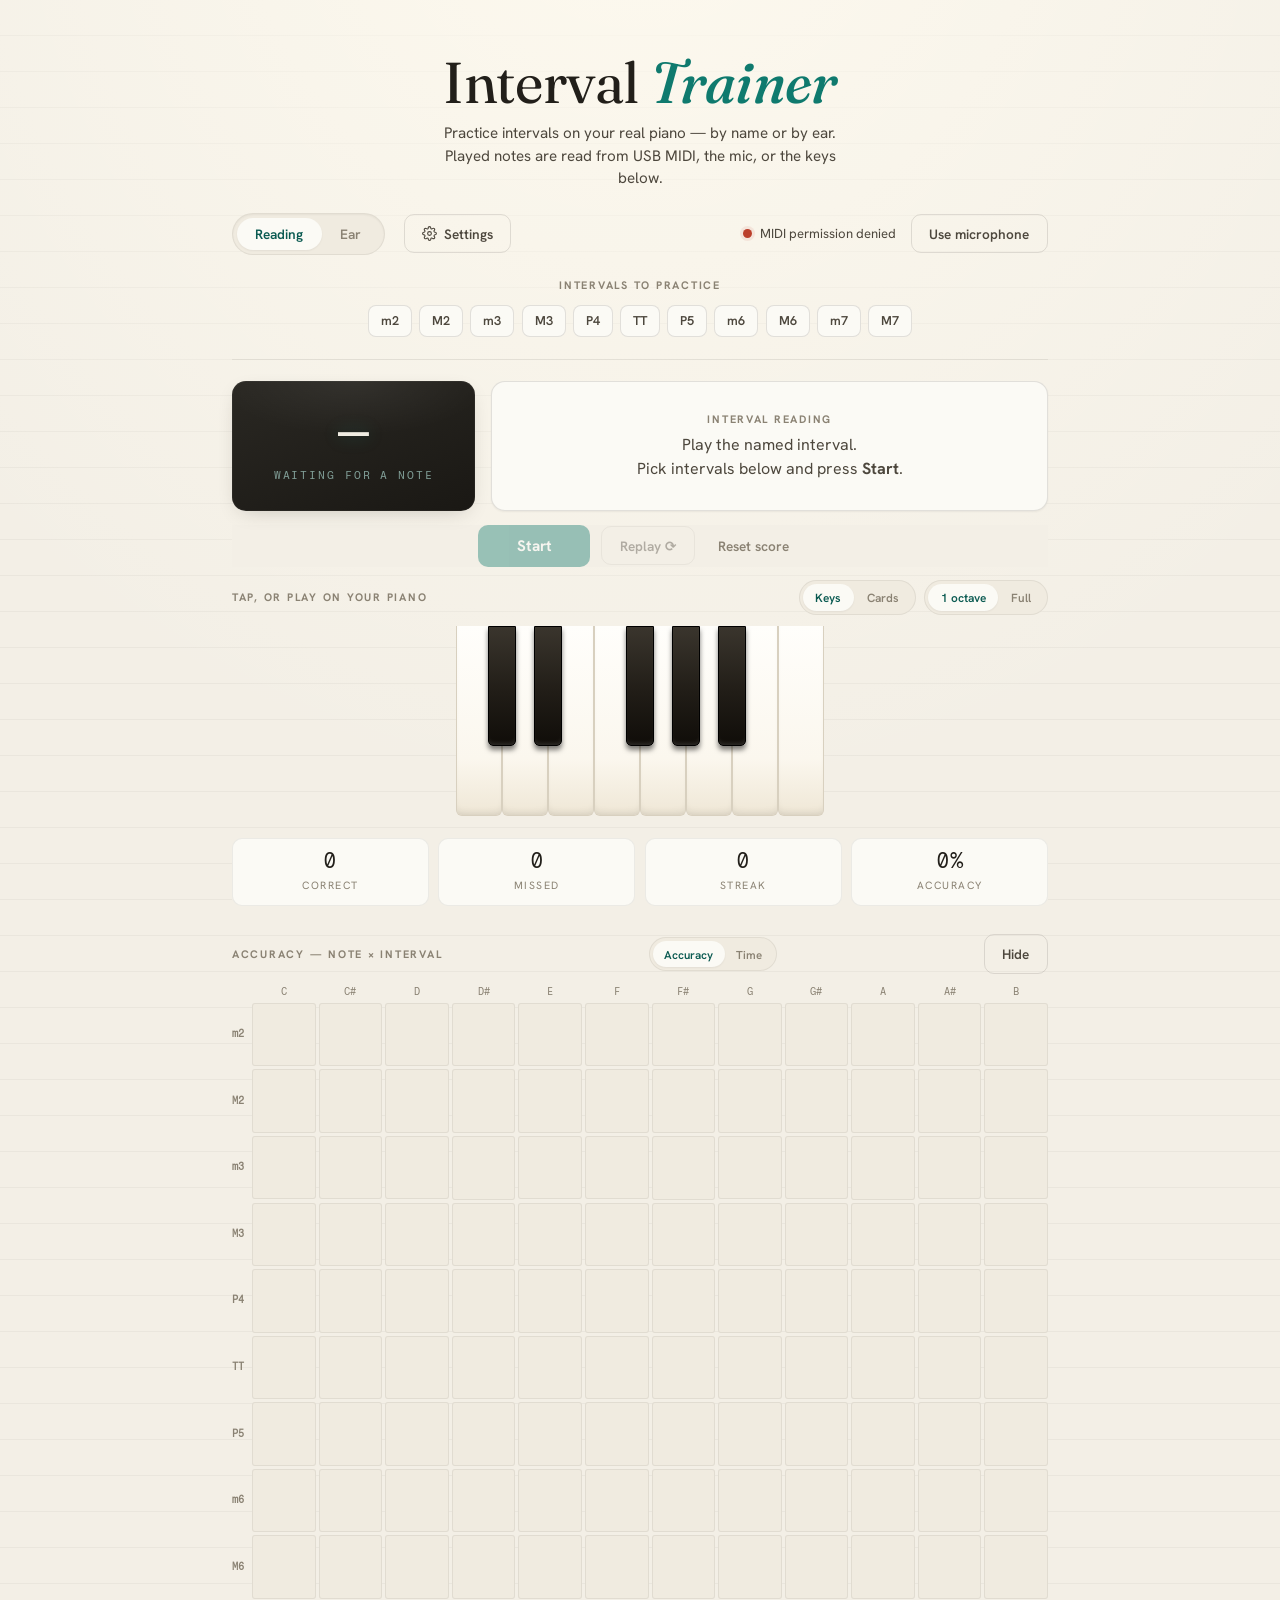
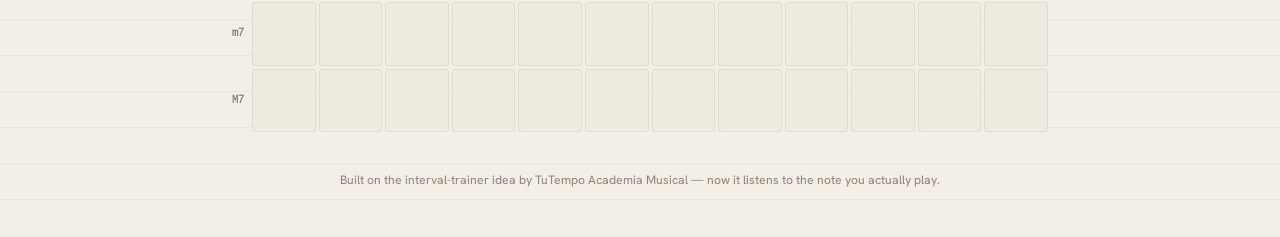
==== index.html @ e1cc7d9c "Add favicon and app icons Replace the cramped inline data-URI favicon with proper icon assets that m" ====
<!DOCTYPE html>
<html lang="en">
<head>
  <meta charset="UTF-8" />
  <meta name="viewport" content="width=device-width, initial-scale=1.0" />
  <title>Interval Trainer — play it on your piano</title>
  <meta name="description" content="Practice musical intervals on your real piano, detected via USB MIDI, microphone, or the on-screen keyboard." />
  <link rel="icon" href="favicon.svg" type="image/svg+xml" />
  <link rel="icon" href="favicon.ico" sizes="48x48" />
  <link rel="apple-touch-icon" href="apple-touch-icon.png" />
  <meta name="theme-color" content="#0f7a6e" />
  <link rel="preconnect" href="https://fonts.googleapis.com" />
  <link rel="preconnect" href="https://fonts.gstatic.com" crossorigin />
  <link href="https://fonts.googleapis.com/css2?family=Fraunces:ital,opsz,wght@0,9..144,400;0,9..144,600;1,9..144,500&family=Hanken+Grotesk:wght@400;500;600;700&family=Fragment+Mono:ital@0;1&display=swap" rel="stylesheet" />
  <link rel="stylesheet" href="css/styles.css" />
</head>
<body>
  <main class="page">

    <header class="masthead">
      <h1>Interval <em>Trainer</em></h1>
      <p class="tagline">Practice intervals on your real piano — by name or by ear. Played notes are read from USB&nbsp;MIDI, the&nbsp;mic, or the keys below.</p>
    </header>

    <!-- ===== Setup zone: choose how and what to practice ===== -->
    <section class="controls" style="--d:1">
      <div class="mode-switch" role="tablist" aria-label="Practice mode">
        <button class="mode-btn active" data-mode="play" role="tab">Reading</button>
        <button class="mode-btn" data-mode="ear" role="tab">Ear</button>
      </div>
      <button class="ghost-btn icon-text-btn" id="settingsBtn" type="button" aria-haspopup="dialog" aria-label="Settings">
        <svg viewBox="0 0 24 24" width="15" height="15" aria-hidden="true" fill="none" stroke="currentColor" stroke-width="1.8" stroke-linecap="round" stroke-linejoin="round">
          <circle cx="12" cy="12" r="3"></circle>
          <path d="M19.4 15a1.65 1.65 0 0 0 .33 1.82l.06.06a2 2 0 0 1 0 2.83 2 2 0 0 1-2.83 0l-.06-.06a1.65 1.65 0 0 0-1.82-.33 1.65 1.65 0 0 0-1 1.51V21a2 2 0 0 1-2 2 2 2 0 0 1-2-2v-.09A1.65 1.65 0 0 0 9 19.4a1.65 1.65 0 0 0-1.82.33l-.06.06a2 2 0 0 1-2.83 0 2 2 0 0 1 0-2.83l.06-.06a1.65 1.65 0 0 0 .33-1.82 1.65 1.65 0 0 0-1.51-1H3a2 2 0 0 1-2-2 2 2 0 0 1 2-2h.09A1.65 1.65 0 0 0 4.6 9a1.65 1.65 0 0 0-.33-1.82l-.06-.06a2 2 0 0 1 0-2.83 2 2 0 0 1 2.83 0l.06.06a1.65 1.65 0 0 0 1.82.33H9a1.65 1.65 0 0 0 1-1.51V3a2 2 0 0 1 2-2 2 2 0 0 1 2 2v.09a1.65 1.65 0 0 0 1 1.51 1.65 1.65 0 0 0 1.82-.33l.06-.06a2 2 0 0 1 2.83 0 2 2 0 0 1 0 2.83l-.06.06a1.65 1.65 0 0 0-.33 1.82V9a1.65 1.65 0 0 0 1.51 1H21a2 2 0 0 1 2 2 2 2 0 0 1-2 2h-.09a1.65 1.65 0 0 0-1.51 1z"></path>
        </svg>
        <span>Settings</span>
      </button>
      <div class="io">
        <div class="midi-status" title="USB MIDI input">
          <span class="dot" id="midiDot"></span>
          <span id="midiText">Connecting…</span>
          <select id="midiSelect" aria-label="MIDI input device" style="display:none"></select>
        </div>
        <button class="ghost-btn" id="micBtn" type="button">Use microphone</button>
      </div>
    </section>

    <section class="intervals" style="--d:2">
      <div class="section-label">Intervals to practice</div>
      <div class="interval-selector" id="intervalSelector"></div>
    </section>

    <!-- ===== Play zone: the live loop, grouped right above the keyboard ===== -->
    <div class="play-deck">
      <section class="stage" style="--d:3">
        <div class="readout" aria-live="polite">
          <div class="readout-note" id="liveNote">—</div>
          <div class="readout-label" id="liveLabel">waiting for a note</div>
        </div>
        <div class="prompt" id="prompt"></div>
      </section>

      <section class="actions" style="--d:4">
        <button class="primary-btn" id="actionBtn" type="button">Start</button>
        <button class="ghost-btn" id="replayBtn" type="button" disabled>Replay&nbsp;⟳</button>
        <button class="ghost-btn subtle-btn" id="resetBtn" type="button">Reset score</button>
      </section>

      <section class="keyboard" style="--d:5">
        <div class="keyboard-bar">
          <span class="section-label" id="inputLabel">Tap, or play on your piano</span>
          <div class="bar-switches">
            <div class="size-switch" role="group" aria-label="Answer method" id="answerSwitch">
              <button class="size-btn active" data-answer="keys" type="button">Keys</button>
              <button class="size-btn" data-answer="cards" type="button">Cards</button>
            </div>
            <div class="size-switch" role="group" aria-label="Keyboard size" id="sizeSwitch">
              <button class="size-btn active" data-size="octave" type="button">1 octave</button>
              <button class="size-btn" data-size="full" type="button">Full</button>
            </div>
          </div>
        </div>
        <div class="piano-wrapper" id="pianoWrapper"></div>
        <div class="flashcards" id="flashcards" hidden></div>
      </section>
    </div>

    <!-- ===== Results: running tally and the accuracy heatmap ===== -->
    <section class="stats" style="--d:6">
      <div class="stat"><span class="stat-num" id="statCorrect">0</span><span class="stat-key">correct</span></div>
      <div class="stat"><span class="stat-num" id="statWrong">0</span><span class="stat-key">missed</span></div>
      <div class="stat"><span class="stat-num" id="statStreak">0</span><span class="stat-key">streak</span></div>
      <div class="stat"><span class="stat-num" id="statAccuracy">0%</span><span class="stat-key">accuracy</span></div>
    </section>

    <section class="stats-panel" style="--d:7">
      <div class="keyboard-bar">
        <span class="section-label" id="heatmapLabel">Accuracy — note × interval</span>
        <div class="hm-mode-switch" role="group" aria-label="Heatmap mode">
          <button class="hm-mode-btn active" data-mode="accuracy" type="button">Accuracy</button>
          <button class="hm-mode-btn" data-mode="time" type="button">Time</button>
        </div>
        <button class="ghost-btn" id="statsToggle" type="button">Hide</button>
      </div>
      <div class="heatmap" id="heatmap"></div>
    </section>

    <footer class="foot">
      Built on the interval-trainer idea by TuTempo Academia Musical — now it listens to the note you actually play.
    </footer>

  </main>

  <dialog class="settings-modal" id="settingsModal" aria-labelledby="settingsTitle">
    <div class="settings-inner">
      <header class="settings-head">
        <h2 id="settingsTitle">Settings</h2>
        <button class="settings-close" id="settingsClose" type="button" aria-label="Close settings">✕</button>
      </header>
      <div class="settings-body">
        <label class="setting">
          <span class="setting-info">
            <span class="setting-name">Auto-advance</span>
            <span class="setting-desc">Move to the next note about a second after a correct answer.</span>
          </span>
          <span class="switch">
            <input type="checkbox" id="autoAdvance" checked />
            <span class="switch-track"><span class="switch-thumb"></span></span>
          </span>
        </label>
        <label class="setting" id="nudgeSetting">
          <span class="setting-info">
            <span class="setting-name">Nudge weak spots</span>
            <span class="setting-desc">Increase how often weak or slow note-and-interval combos come up.</span>
            <span class="setting-hint">Not used while circling — the circle of fifths already covers every key.</span>
          </span>
          <span class="switch">
            <input type="checkbox" id="nudgeWeak" checked />
            <span class="switch-track"><span class="switch-thumb"></span></span>
          </span>
        </label>
        <div class="setting setting-stack" id="strengthSetting">
          <span class="setting-info">
            <span class="setting-name">Weighting strength</span>
            <span class="setting-desc">How hard misses are favored: <strong id="nudgeStrengthLabel">Gentle</strong>.</span>
          </span>
          <div class="slider-row">
            <input type="range" id="nudgeStrength" class="slider" min="1" max="3" step="1" value="1" aria-label="Weighting strength" />
            <div class="slider-ticks" aria-hidden="true">
              <span>Gentle</span><span>Medium</span><span>Strong</span>
            </div>
          </div>
        </div>
        <label class="setting">
          <span class="setting-info">
            <span class="setting-name">Circle of fifths</span>
            <span class="setting-desc">Walk the root through all 12 keys in fifths (C → G → D → A …) instead of picking it at random.</span>
          </span>
          <span class="switch">
            <input type="checkbox" id="circleRoots" />
            <span class="switch-track"><span class="switch-thumb"></span></span>
          </span>
        </label>
        <label class="setting">
          <span class="setting-info">
            <span class="setting-name">Debug</span>
            <span class="setting-desc">Print note weights to the browser console as each question is drawn.</span>
          </span>
          <span class="switch">
            <input type="checkbox" id="debugWeights" />
            <span class="switch-track"><span class="switch-thumb"></span></span>
          </span>
        </label>
      </div>
    </div>
  </dialog>

  <script src="js/theory.js"></script>
  <script src="js/audio.js"></script>
  <script src="js/pitch.js"></script>
  <script src="js/piano.js"></script>
  <script src="js/input.js"></script>
  <script src="js/trainer.js"></script>
  <script src="js/app.js"></script>
</body>
</html>
---- css/styles.css ----
/* Interval Trainer — "manuscript paper" theme.
 * Warm ivory page, ink type, a single teal accent, a charcoal tuner readout,
 * and ivory/ebony keys. Display: Fraunces. UI: Hanken Grotesk. Readout: Fragment Mono. */

:root {
  --paper:      #f3efe6;
  --paper-line: rgba(34, 31, 26, 0.045);
  --surface:    #fbfaf5;
  --surface-2:  #f0ebe0;
  --ink:        #221f1a;
  --ink-soft:   #4d473d;
  --ink-dim:    #8a8273;
  --line:       rgba(34, 31, 26, 0.12);
  --line-soft:  rgba(34, 31, 26, 0.07);

  --teal:       #0f7a6e;
  --teal-deep:  #0a5a51;
  --teal-tint:  rgba(15, 122, 110, 0.10);

  --green:      #2f7d4f;
  --green-tint: rgba(47, 125, 79, 0.10);
  --red:        #bb3f2b;
  --red-tint:   rgba(187, 63, 43, 0.09);

  --shadow-sm:  0 1px 2px rgba(34, 31, 26, 0.06);
  --shadow-md:  0 6px 22px -10px rgba(34, 31, 26, 0.30);
  --shadow-lg:  0 20px 50px -24px rgba(34, 31, 26, 0.45);

  --r: 14px;
  --display: 'Fraunces', Georgia, serif;
  --ui: 'Hanken Grotesk', system-ui, sans-serif;
  --mono: 'Fragment Mono', ui-monospace, monospace;
}

* { margin: 0; padding: 0; box-sizing: border-box; }

html { -webkit-text-size-adjust: 100%; }

body {
  font-family: var(--ui);
  color: var(--ink);
  background-color: var(--paper);
  /* faint staff-paper ruling + a soft warm vignette */
  background-image:
    radial-gradient(120% 90% at 50% -10%, rgba(255, 251, 240, 0.9), transparent 60%),
    repeating-linear-gradient(to bottom, transparent 0, transparent 35px, var(--paper-line) 35px, var(--paper-line) 36px);
  min-height: 100vh;
  line-height: 1.5;
  -webkit-font-smoothing: antialiased;
  text-rendering: optimizeLegibility;
}

.page {
  width: 100%;
  max-width: 880px;
  margin: 0 auto;
  padding: clamp(1.5rem, 4vw, 3rem) clamp(1rem, 3vw, 2rem) 3rem;
  display: flex;
  flex-direction: column;
  gap: 1.4rem;
}

/* The live "play loop": prompt + readout, the Start/Replay controls, and the
   keyboard, grouped tight and set apart from the setup zone above by a hairline. */
.play-deck {
  display: flex;
  flex-direction: column;
  gap: 0.85rem;
  padding-top: 1.3rem;
  border-top: 1px solid var(--line-soft);
}
.play-deck .keyboard { margin-top: 0; }

/* staggered entrance */
.controls, .stage, .stats, .actions, .intervals, .keyboard, .stats-panel {
  animation: rise 0.6s cubic-bezier(0.2, 0.7, 0.2, 1) backwards;
  animation-delay: calc(var(--d, 0) * 70ms + 80ms);
}
@keyframes rise {
  from { opacity: 0; transform: translateY(14px); }
  to   { opacity: 1; transform: none; }
}
@media (prefers-reduced-motion: reduce) {
  * { animation: none !important; transition: none !important; }
}

/* ---------- masthead ---------- */
.masthead { text-align: center; padding-top: 0.5rem; }
.masthead h1 {
  font-family: var(--display);
  font-weight: 400;
  font-optical-sizing: auto;
  font-size: clamp(2.4rem, 7vw, 3.6rem);
  letter-spacing: -0.01em;
  line-height: 0.95;
}
.masthead h1 em {
  font-style: italic;
  font-weight: 500;
  color: var(--teal);
}
.tagline {
  margin: 0.7rem auto 0;
  max-width: 46ch;
  color: var(--ink-soft);
  font-size: 0.95rem;
}

/* ---------- controls row ---------- */
.controls {
  display: flex;
  flex-wrap: wrap;
  gap: 0.9rem 1.2rem;
  align-items: center;
  justify-content: flex-start;
}
.mode-switch {
  display: inline-flex;
  background: var(--surface-2);
  border: 1px solid var(--line-soft);
  border-radius: 999px;
  padding: 4px;
  box-shadow: inset 0 1px 2px rgba(34, 31, 26, 0.05);
}
.mode-btn {
  font-family: var(--ui);
  font-size: 0.85rem;
  font-weight: 600;
  color: var(--ink-dim);
  background: transparent;
  border: none;
  padding: 0.45rem 1.15rem;
  border-radius: 999px;
  cursor: pointer;
  transition: color 0.18s ease, background 0.18s ease, box-shadow 0.18s ease;
}
.mode-btn.active {
  color: var(--teal-deep);
  background: var(--surface);
  box-shadow: var(--shadow-sm);
}

/* margin-left:auto pushes the device/mic group to the far right, so the
   settings button stays packed next to the mode switch as the row wraps. */
.io { display: flex; align-items: center; gap: 0.9rem; flex-wrap: wrap; margin-left: auto; }
.midi-status {
  display: inline-flex;
  align-items: center;
  gap: 0.5rem;
  font-size: 0.82rem;
  color: var(--ink-soft);
}
.dot {
  width: 9px; height: 9px; border-radius: 50%;
  background: var(--ink-dim);
  box-shadow: 0 0 0 3px rgba(138, 130, 115, 0.18);
  flex: none;
}
.dot.ok  { background: var(--teal);  box-shadow: 0 0 0 3px var(--teal-tint); }
.dot.bad { background: var(--red);   box-shadow: 0 0 0 3px var(--red-tint); }
#midiSelect {
  font-family: var(--ui);
  font-size: 0.8rem;
  color: var(--ink);
  background: var(--surface);
  border: 1px solid var(--line);
  border-radius: 8px;
  padding: 0.25rem 0.5rem;
  max-width: 12rem;
}

/* ---------- stage: readout + prompt ---------- */
.stage {
  display: grid;
  grid-template-columns: minmax(150px, 0.7fr) 1.6fr;
  gap: 1rem;
}
.readout {
  background: #211f1b;
  background-image: linear-gradient(160deg, #2a2823, #1a1814);
  border-radius: var(--r);
  padding: 1.2rem 1rem;
  display: flex;
  flex-direction: column;
  align-items: center;
  justify-content: center;
  text-align: center;
  box-shadow: var(--shadow-md), inset 0 0 0 1px rgba(255, 255, 255, 0.04);
  position: relative;
  overflow: hidden;
}
.readout::before { /* subtle screen sheen */
  content: '';
  position: absolute; inset: 0;
  background: radial-gradient(80% 60% at 50% 0%, rgba(255, 255, 255, 0.06), transparent 70%);
  pointer-events: none;
}
.readout-note {
  font-family: var(--mono);
  font-size: clamp(2.2rem, 8vw, 3.1rem);
  color: #f0ece2;
  letter-spacing: 0.02em;
  line-height: 1;
  text-shadow: 0 0 18px rgba(31, 200, 178, 0.25);
  transition: color 0.15s ease, text-shadow 0.15s ease;
}
.readout-label {
  font-family: var(--mono);
  font-size: 0.66rem;
  text-transform: uppercase;
  letter-spacing: 0.18em;
  color: #7f9c95;
  margin-top: 0.6rem;
}

.prompt {
  background: var(--surface);
  border: 1px solid var(--line);
  border-radius: var(--r);
  padding: 1.3rem 1.5rem;
  display: flex;
  flex-direction: column;
  align-items: center;
  justify-content: center;
  text-align: center;
  gap: 0.35rem;
  min-height: 130px;
  box-shadow: var(--shadow-sm);
  transition: background 0.3s ease, border-color 0.3s ease, box-shadow 0.3s ease;
}
.prompt.correct { background: var(--green-tint); border-color: var(--green); }
.prompt.wrong   { background: var(--red-tint);   border-color: var(--red); }
.prompt-kicker {
  font-size: 0.68rem;
  font-weight: 700;
  text-transform: uppercase;
  letter-spacing: 0.16em;
  color: var(--ink-dim);
}
.prompt.correct .prompt-kicker { color: var(--green); }
.prompt.wrong   .prompt-kicker { color: var(--red); }
.prompt-root {
  font-family: var(--display);
  font-size: clamp(2.2rem, 7vw, 3rem);
  line-height: 1;
  color: var(--teal-deep);
}
.prompt-query { font-size: 0.95rem; color: var(--ink-soft); }
.prompt-task { font-size: 1rem; color: var(--ink-soft); }
.prompt-result { font-family: var(--display); font-size: 1.5rem; color: var(--ink); }
.prompt-idle { color: var(--ink-soft); font-size: 1rem; }
.muted { color: var(--ink-dim); font-weight: 400; }

/* ---------- stats ---------- */
.stats {
  display: grid;
  grid-template-columns: repeat(4, 1fr);
  gap: 0.6rem;
  /* Same as the flashcards: keep the staff ruling out of the grid gaps so it
     doesn't draw a line through the tiles (notably when they wrap to 2×2). */
  background: var(--paper);
}
.stat {
  background: var(--surface);
  border: 1px solid var(--line-soft);
  border-radius: 10px;
  padding: 0.7rem 0.5rem;
  text-align: center;
}
.stat-num {
  display: block;
  font-family: var(--mono);
  font-size: 1.4rem;
  color: var(--ink);
  line-height: 1;
}
.stat-key {
  display: block;
  margin-top: 0.3rem;
  font-size: 0.66rem;
  text-transform: uppercase;
  letter-spacing: 0.14em;
  color: var(--ink-dim);
}

/* ---------- actions ---------- */
/* Opaque paper backing so the staff ruling doesn't run through the row — it
   otherwise shows through the transparent ghost buttons (Replay / Reset) and
   the gaps, reading as a line across Start/Replay/Reset. */
.actions { display: flex; gap: 0.7rem; align-items: center; justify-content: center; background: var(--paper); }
.primary-btn {
  font-family: var(--ui);
  font-size: 0.95rem;
  font-weight: 700;
  color: #fff;
  background: var(--teal);
  border: none;
  padding: 0.7rem 2.4rem;
  border-radius: 10px;
  cursor: pointer;
  box-shadow: var(--shadow-md);
  transition: transform 0.12s ease, background 0.18s ease, box-shadow 0.18s ease;
}
.primary-btn:hover:not(:disabled) { background: var(--teal-deep); transform: translateY(-1px); }
.primary-btn:active:not(:disabled) { transform: translateY(0); }
.primary-btn:disabled { opacity: 0.4; cursor: not-allowed; box-shadow: none; }
.ghost-btn {
  font-family: var(--ui);
  font-size: 0.85rem;
  font-weight: 600;
  color: var(--ink-soft);
  background: transparent;
  border: 1px solid var(--line);
  padding: 0.6rem 1.1rem;
  border-radius: 10px;
  cursor: pointer;
  transition: border-color 0.18s ease, color 0.18s ease, background 0.18s ease;
}
.ghost-btn:hover:not(:disabled) { border-color: var(--teal); color: var(--teal-deep); }
.ghost-btn:disabled { opacity: 0.4; cursor: not-allowed; }
.ghost-btn.pending { color: var(--teal-deep); border-color: var(--teal); background: var(--teal-tint); }

/* Reset score is rare + destructive — demote it to a quiet text button so it
   doesn't compete with Start/Replay. */
.ghost-btn.subtle-btn {
  border-color: transparent;
  color: var(--ink-dim);
  padding-left: 0.7rem;
  padding-right: 0.7rem;
}
.ghost-btn.subtle-btn:hover:not(:disabled) {
  border-color: transparent;
  color: var(--red);
  background: var(--red-tint);
}

/* ---------- interval selector ---------- */
.section-label {
  font-size: 0.68rem;
  font-weight: 700;
  text-transform: uppercase;
  letter-spacing: 0.16em;
  color: var(--ink-dim);
  margin-bottom: 0.7rem;
  text-align: center;
}
.interval-selector {
  display: flex;
  flex-wrap: wrap;
  gap: 0.45rem;
  justify-content: center;
}
.interval-btn {
  font-family: var(--ui);
  font-size: 0.8rem;
  font-weight: 600;
  color: var(--ink-soft);
  background: var(--surface);
  border: 1.5px solid var(--line);
  padding: 0.4rem 0.75rem;
  border-radius: 8px;
  cursor: pointer;
  transition: all 0.15s ease;
  user-select: none;
}
.interval-btn:hover { border-color: var(--teal); color: var(--teal-deep); }
.interval-btn.active {
  background: var(--teal);
  border-color: var(--teal);
  color: #fff;
  box-shadow: var(--shadow-sm);
}

/* ---------- piano ---------- */
.keyboard { margin-top: 0.4rem; }
.keyboard-bar {
  display: flex;
  align-items: center;
  justify-content: space-between;
  gap: 0.8rem;
  margin-bottom: 0.7rem;
}
.keyboard-bar .section-label { margin-bottom: 0; text-align: left; }
.size-switch {
  display: inline-flex;
  background: var(--surface-2);
  border: 1px solid var(--line-soft);
  border-radius: 999px;
  padding: 3px;
  flex: none;
}
.size-btn {
  font-family: var(--ui);
  font-size: 0.74rem;
  font-weight: 600;
  color: var(--ink-dim);
  background: transparent;
  border: none;
  padding: 0.32rem 0.8rem;
  border-radius: 999px;
  cursor: pointer;
  transition: color 0.18s ease, background 0.18s ease, box-shadow 0.18s ease;
}
.size-btn.active {
  color: var(--teal-deep);
  background: var(--surface);
  box-shadow: var(--shadow-sm);
}
.piano-wrapper {
  width: 100%;
  display: flex;
  justify-content: center;
  overflow: hidden;
}
.piano {
  position: relative;
  user-select: none;
  touch-action: none;
  filter: drop-shadow(var(--shadow-lg));
}
.key {
  position: absolute;
  top: 0;
  cursor: pointer;
  transition: filter 0.06s ease, box-shadow 0.18s ease, background 0.06s ease;
}
.key.white {
  background: linear-gradient(to bottom, #fffefb 0%, #fbf7ee 70%, #efe7d6 100%);
  border: 1px solid #d8d0bf;
  border-top: none;
  border-radius: 0 0 6px 6px;
  z-index: 1;
  box-shadow: inset 0 -6px 8px -6px rgba(34, 31, 26, 0.18);
}
.key.white:hover { background: linear-gradient(to bottom, #fffefb, #f4eee1); }
.key.white:active, .key.white.is-active {
  background: linear-gradient(to bottom, #f4eee1, #e6dcc6);
  box-shadow: inset 0 -3px 6px -4px rgba(34, 31, 26, 0.3);
}
.key.black {
  height: 120px;
  background: linear-gradient(to bottom, #3a352d 0%, #211d17 55%, #100d09 100%);
  border: 1px solid #000;
  border-radius: 0 0 5px 5px;
  z-index: 2;
  box-shadow: 0 4px 5px rgba(0, 0, 0, 0.5), inset 0 -4px 4px -2px rgba(255, 255, 255, 0.12);
}
.key.black:hover { background: linear-gradient(to bottom, #463f35, #2a251d); }
.key.black:active, .key.black.is-active {
  background: linear-gradient(to bottom, #2a251d, #16120c);
  box-shadow: 0 2px 3px rgba(0, 0, 0, 0.5);
}

/* state highlights — order matters: correct/wrong override target */
.key.white.is-root {
  background: linear-gradient(to bottom, #dcf2ee, #b6e3da);
  border-color: var(--teal);
  box-shadow: inset 0 -40px 28px -22px var(--teal-tint), 0 0 12px rgba(15, 122, 110, 0.4);
}
.key.black.is-root {
  background: linear-gradient(to bottom, #15514a, #0a352f);
  border-color: var(--teal);
  box-shadow: 0 0 12px rgba(15, 122, 110, 0.6);
}
/* Answer location on a miss. No z-index bump: a white key must stay BEHIND the
   black keys, or it visually covers them ("the answer over the flats"). */
.key.is-target { outline: 2.5px dashed var(--teal); outline-offset: -3px; }
.key.white.is-target { background: linear-gradient(to bottom, #e6f5f1, #c9ece4); }
.key.black.is-target { background: linear-gradient(to bottom, #195a52, #0c3c35); }
.key.white.is-correct {
  background: linear-gradient(to bottom, #d7f3df, #aee3bd) !important;
  border-color: var(--green) !important;
  box-shadow: 0 0 12px rgba(47, 125, 79, 0.45) !important;
  outline: none;
}
.key.black.is-correct {
  background: linear-gradient(to bottom, #1d5236, #0d3320) !important;
  border-color: var(--green) !important;
  outline: none;
}
.key.white.is-wrong {
  background: linear-gradient(to bottom, #f6dcd5, #eebcaf) !important;
  border-color: var(--red) !important;
  box-shadow: 0 0 12px rgba(187, 63, 43, 0.4) !important;
}
.key.black.is-wrong {
  background: linear-gradient(to bottom, #5a241a, #381009) !important;
  border-color: var(--red) !important;
}

/* ---------- flashcards (multiple choice) ---------- */
/* Two switches (answer method · keyboard size) share the right of the keyboard
   bar; let them wrap together on a narrow screen rather than crushing the label. */
.bar-switches { display: flex; gap: 0.5rem; flex-wrap: wrap; justify-content: flex-end; }

.flashcards[hidden] { display: none; } /* author display:grid would otherwise beat the UA hidden rule */
.flashcards {
  display: grid;
  grid-template-columns: repeat(2, 1fr);
  gap: 0.7rem;
  width: 100%;
  max-width: 520px;
  margin: 0.2rem auto 0;
  /* Cover the page's staff ruling so it can't peek through the grid's gaps and
     read as a line slicing across the cards (most visible on mobile). */
  background: var(--paper);
}
.flashcard {
  font-family: var(--display);
  font-weight: 500;
  font-size: clamp(1.6rem, 6vw, 2.2rem);
  color: var(--ink);
  background: var(--surface);
  border: 1.5px solid var(--line);
  border-radius: var(--r);
  padding: 1.1rem 0.5rem;
  min-height: 92px;
  cursor: pointer;
  box-shadow: var(--shadow-sm);
  transition: transform 0.12s ease, border-color 0.18s ease, color 0.18s ease, background 0.18s ease, box-shadow 0.18s ease;
}
/* Gate hover behind a real pointer: on touch (iOS especially) :hover sticks after a
   tap and would re-apply to whichever card lands at the tap point on the next
   question, making it look pre-selected. */
@media (hover: hover) {
  .flashcard:hover:not(:disabled) { border-color: var(--teal); color: var(--teal-deep); transform: translateY(-2px); }
  /* The revealed answer stays pickable after a miss — keep it green on hover, not teal. */
  .flashcard.is-correct:hover:not(:disabled) { border-color: var(--green); color: var(--green); }
}
.flashcard:active:not(:disabled) { transform: translateY(0); }
.flashcard:disabled { cursor: default; }
/* Reveal after a pick: the right note greens, the chosen wrong one reds. */
.flashcard.is-correct {
  background: var(--green-tint);
  border-color: var(--green);
  color: var(--green);
  box-shadow: 0 0 14px rgba(47, 125, 79, 0.3);
}
.flashcard.is-wrong {
  background: var(--red-tint);
  border-color: var(--red);
  color: var(--red);
}

/* ---------- footer ---------- */
.foot {
  margin-top: 1rem;
  text-align: center;
  font-size: 0.76rem;
  color: var(--ink-dim);
}

/* ---------- auto-advance switch ---------- */
.switch {
  display: inline-flex;
  align-items: center;
  gap: 0.5rem;
  cursor: pointer;
  user-select: none;
  font-size: 0.82rem;
  font-weight: 600;
  color: var(--ink-soft);
}
.switch input { position: absolute; opacity: 0; width: 0; height: 0; }
.switch-track {
  width: 38px; height: 22px;
  border-radius: 999px;
  background: var(--surface-2);
  border: 1px solid var(--line);
  position: relative;
  flex: none;
  transition: background 0.18s ease, border-color 0.18s ease;
}
.switch-thumb {
  position: absolute; top: 2px; left: 2px;
  width: 16px; height: 16px;
  border-radius: 50%;
  background: #fff;
  box-shadow: var(--shadow-sm);
  transition: transform 0.18s ease;
}
.switch input:checked + .switch-track { background: var(--teal); border-color: var(--teal); }
.switch input:checked + .switch-track .switch-thumb { transform: translateX(16px); }
.switch input:focus-visible + .switch-track { outline: 2px solid var(--teal); outline-offset: 2px; }
/* Disabled overrides the checked teal (it follows it in source order) so an inactive
   switch reads as grey/inert, not a faded "on" pill. */
.switch input:disabled + .switch-track { background: var(--surface-2); border-color: var(--line); cursor: not-allowed; }
.switch input:disabled + .switch-track .switch-thumb { box-shadow: none; }

/* ---------- mic listening state ---------- */
.ghost-btn.mic-on {
  color: #fff;
  background: var(--teal);
  border-color: var(--teal);
  animation: micpulse 1.7s ease-in-out infinite;
}
.ghost-btn.mic-on:hover:not(:disabled) { background: var(--teal-deep); border-color: var(--teal-deep); color: #fff; }
@keyframes micpulse {
  0%, 100% { box-shadow: 0 0 0 0 rgba(15, 122, 110, 0.35); }
  50%      { box-shadow: 0 0 0 7px rgba(15, 122, 110, 0); }
}

/* readout glows green when the live mic pitch is within ~8 cents */
.readout-note.in-tune {
  color: #86f0d6;
  text-shadow: 0 0 24px rgba(31, 200, 178, 0.55);
}

.stats-panel { margin-top: 0.4rem; }
.hm-mode-switch {
  display: inline-flex;
  background: var(--surface-2);
  border: 1px solid var(--line-soft);
  border-radius: 999px;
  padding: 3px;
  flex: none;
}
.hm-mode-btn {
  font-family: var(--ui);
  font-size: 0.72rem;
  font-weight: 600;
  color: var(--ink-dim);
  background: transparent;
  border: none;
  padding: 0.32rem 0.7rem;
  border-radius: 999px;
  cursor: pointer;
  transition: color 0.18s ease, background 0.18s ease, box-shadow 0.18s ease;
}
.hm-mode-btn.active {
  color: var(--teal-deep);
  background: var(--surface);
  box-shadow: var(--shadow-sm);
}
.heatmap {
  display: grid;
  grid-template-columns: auto repeat(12, 1fr);
  gap: 3px;
  align-items: center;
  margin-top: 0.3rem;
}
.hm-col-head, .hm-row-head {
  font-family: var(--mono);
  font-size: 0.62rem;
  color: var(--ink-dim);
}
.hm-col-head { text-align: center; }
.hm-row-head { text-align: right; padding-right: 5px; font-weight: 600; }
.hm-cell {
  aspect-ratio: 1;
  min-height: 16px;
  border-radius: 3px;
  background: var(--surface-2);
  border: 1px solid var(--line-soft);
}

/* ---------- settings button + modal ---------- */
.icon-text-btn { display: inline-flex; align-items: center; gap: 0.4rem; }
.icon-text-btn svg { flex: none; }

.settings-modal {
  position: fixed;
  inset: 0;
  margin: auto; /* re-center: the global `* { margin: 0 }` reset kills the UA centering */
  width: min(440px, calc(100vw - 2rem));
  height: fit-content;
  max-height: calc(100vh - 2rem);
  border: none;
  padding: 0;
  background: transparent;
  color: var(--ink);
}
.settings-modal::backdrop {
  background: rgba(34, 31, 26, 0.42);
  backdrop-filter: blur(2px);
}
.settings-modal[open] { animation: modalpop 0.2s cubic-bezier(0.2, 0.7, 0.2, 1); }
@keyframes modalpop {
  from { opacity: 0; transform: translateY(8px) scale(0.98); }
  to   { opacity: 1; transform: none; }
}
.settings-inner {
  background: var(--surface);
  border: 1px solid var(--line);
  border-radius: var(--r);
  box-shadow: var(--shadow-lg);
  overflow: hidden;
}
.settings-head {
  display: flex;
  align-items: center;
  justify-content: space-between;
  gap: 1rem;
  padding: 1.1rem 1.3rem;
  border-bottom: 1px solid var(--line-soft);
}
.settings-head h2 {
  font-family: var(--display);
  font-weight: 500;
  font-size: 1.4rem;
  letter-spacing: -0.01em;
}
.settings-close {
  font-family: var(--ui);
  font-size: 1rem;
  line-height: 1;
  color: var(--ink-dim);
  background: transparent;
  border: 1px solid var(--line);
  border-radius: 8px;
  width: 2rem; height: 2rem;
  flex: none;
  display: inline-flex;
  align-items: center;
  justify-content: center;
  cursor: pointer;
  transition: border-color 0.18s ease, color 0.18s ease, background 0.18s ease;
}
.settings-close:hover { border-color: var(--teal); color: var(--teal-deep); }
.settings-body { padding: 0.4rem 1.3rem 1.2rem; }
.setting {
  display: flex;
  align-items: center;
  justify-content: space-between;
  gap: 1.2rem;
  padding: 1rem 0;
  cursor: pointer;
  border-bottom: 1px solid var(--line-soft);
}
.setting:last-child { border-bottom: none; }
.setting-info { display: flex; flex-direction: column; gap: 0.2rem; }
.setting-name { font-size: 0.95rem; font-weight: 600; color: var(--ink); }
.setting-desc { font-size: 0.8rem; color: var(--ink-dim); line-height: 1.4; }
.setting .switch { flex: none; }

/* When circle-of-fifths drives the roots, weak-spot weighting can't steer them, so its
   controls grey out — the choice itself is remembered for when circling is off. The
   hint stays at full strength so it reads as the reason, not just more dimmed text. */
.setting.is-muted .setting-name,
.setting.is-muted .setting-desc,
.setting.is-muted .switch,
.setting.is-muted .slider-row { opacity: 0.5; }
.setting.is-muted .switch { cursor: not-allowed; }
.setting-hint { display: none; font-size: 0.78rem; font-weight: 600; color: var(--teal-deep); line-height: 1.4; }
.setting.is-muted .setting-hint { display: block; }

.setting-stack { flex-direction: column; align-items: stretch; gap: 0.7rem; cursor: default; }
.slider-row { display: flex; flex-direction: column; gap: 0.4rem; }
.slider {
  -webkit-appearance: none;
  appearance: none;
  width: 100%;
  height: 6px;
  border-radius: 999px;
  background: var(--surface-2);
  border: 1px solid var(--line);
  cursor: pointer;
}
.slider:disabled { opacity: 0.45; cursor: not-allowed; }
.slider::-webkit-slider-thumb {
  -webkit-appearance: none;
  appearance: none;
  width: 18px; height: 18px;
  border-radius: 50%;
  background: var(--teal);
  border: 2px solid #fff;
  box-shadow: var(--shadow-sm);
  cursor: pointer;
}
.slider::-moz-range-thumb {
  width: 18px; height: 18px;
  border-radius: 50%;
  background: var(--teal);
  border: 2px solid #fff;
  box-shadow: var(--shadow-sm);
  cursor: pointer;
}
.slider:focus-visible { outline: 2px solid var(--teal); outline-offset: 3px; }
.slider-ticks {
  display: flex;
  justify-content: space-between;
  font-size: 0.7rem;
  font-weight: 600;
  color: var(--ink-dim);
}

/* ---------- responsive ---------- */
@media (max-width: 560px) {
  .stage { grid-template-columns: 1fr; }
  .readout { flex-direction: row; gap: 0.8rem; padding: 0.9rem 1rem; }
  .readout-note { font-size: 2.1rem; }
  .readout-label { margin-top: 0; }
  .controls { justify-content: center; }
  .io { margin-left: 0; }
  .stats { grid-template-columns: repeat(2, 1fr); }
}
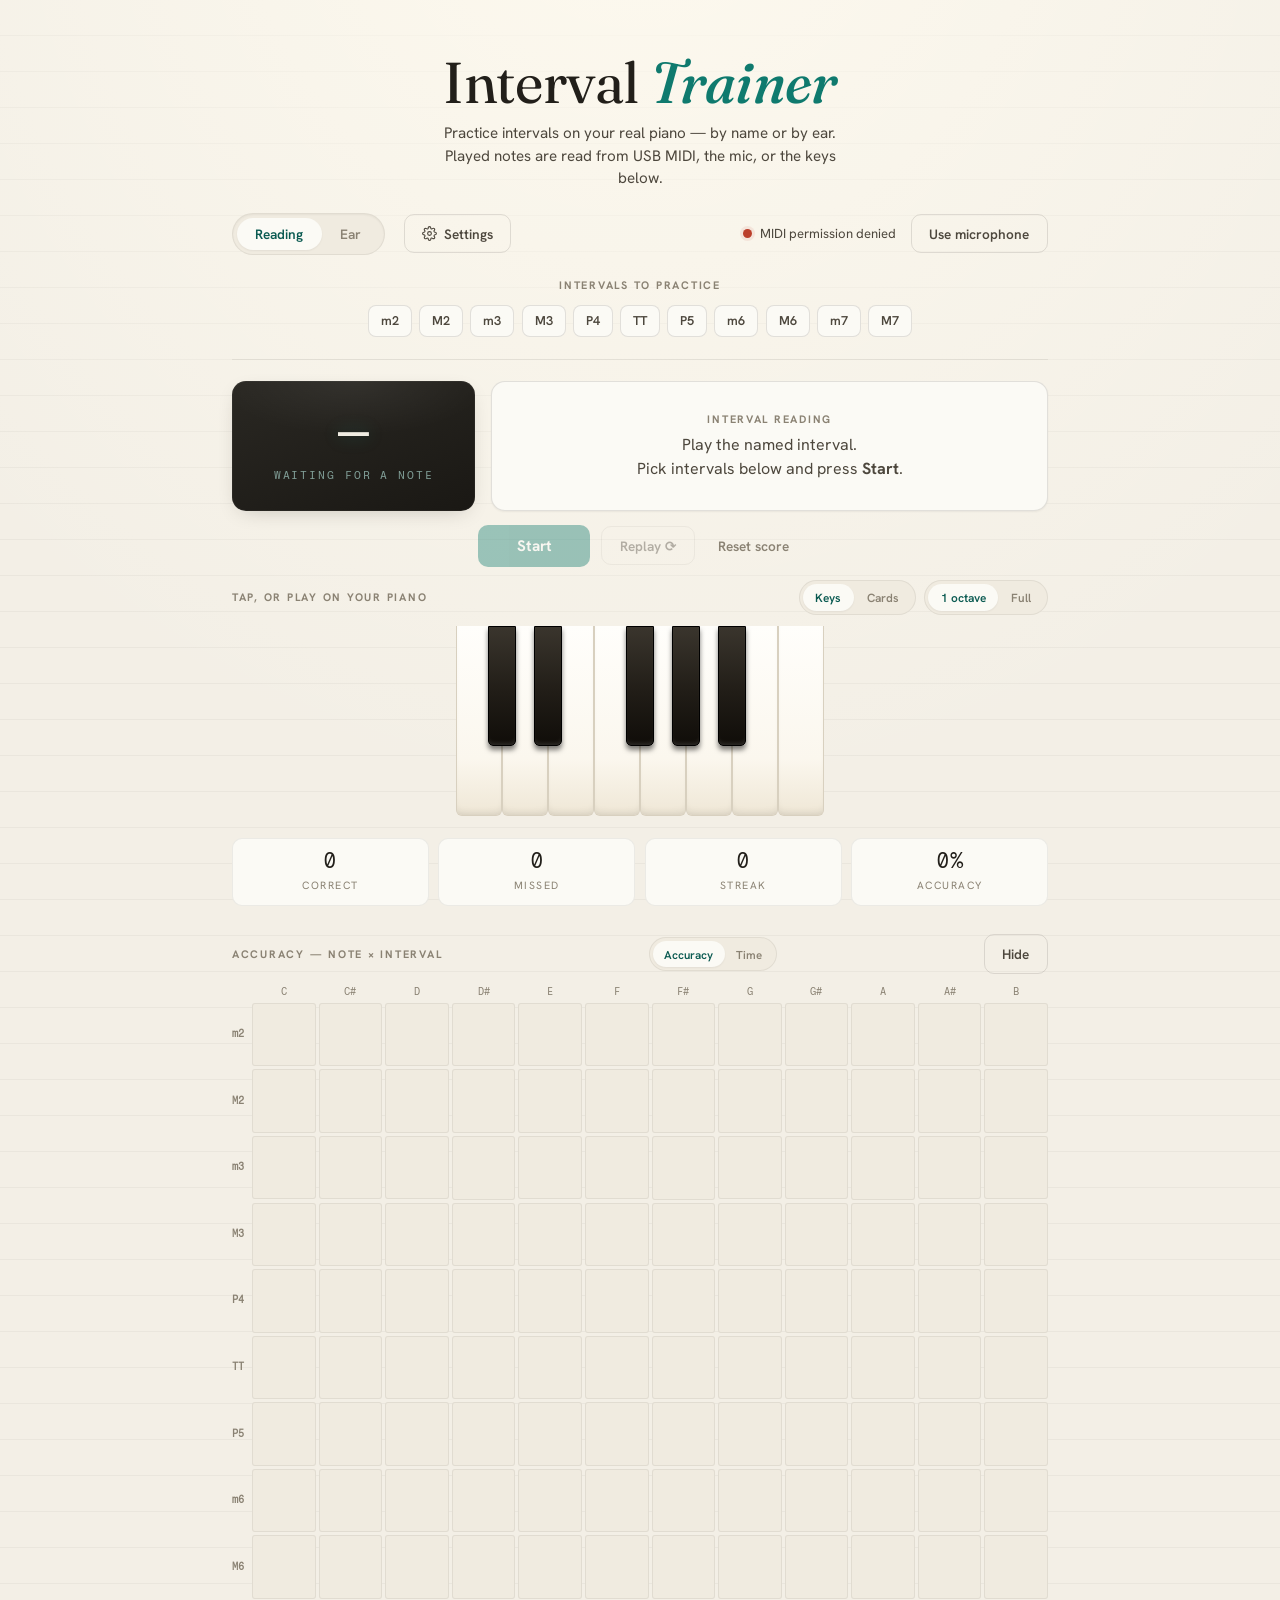
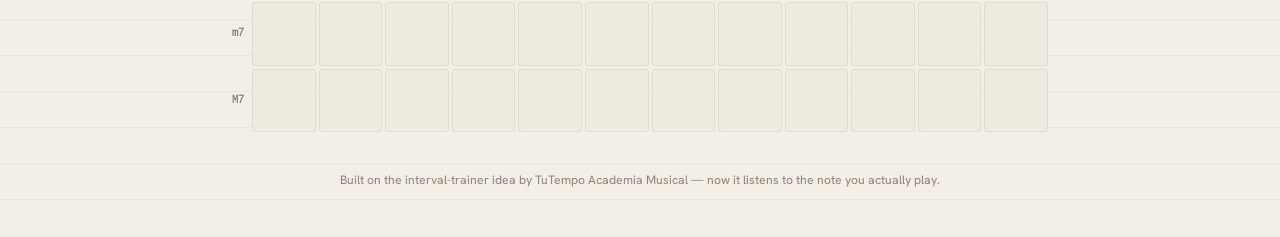
==== commit 936303d0: "Add read-ahead preview of the next interval In Reading mode, show a quiet "Up next" line with the up" ====
--- a/index.html
+++ b/index.html
@@ -58,6 +58,7 @@
           <div class="readout-label" id="liveLabel">waiting for a note</div>
         </div>
         <div class="prompt" id="prompt"></div>
+        <div class="next-preview" id="nextPreview" aria-live="polite" hidden></div>
       </section>
 
       <section class="actions" style="--d:4">
@@ -128,6 +129,16 @@
             <span class="switch-track"><span class="switch-thumb"></span></span>
           </span>
         </label>
+        <label class="setting">
+          <span class="setting-info">
+            <span class="setting-name">Read ahead</span>
+            <span class="setting-desc">Preview the next interval while you work the current one, so you can read ahead. Reading mode only.</span>
+          </span>
+          <span class="switch">
+            <input type="checkbox" id="previewNext" checked />
+            <span class="switch-track"><span class="switch-thumb"></span></span>
+          </span>
+        </label>
         <label class="setting" id="nudgeSetting">
           <span class="setting-info">
             <span class="setting-name">Nudge weak spots</span>
--- a/css/styles.css
+++ b/css/styles.css
@@ -251,14 +251,42 @@
 .prompt-idle { color: var(--ink-soft); font-size: 1rem; }
 .muted { color: var(--ink-dim); font-weight: 400; }
 
+/* "Read ahead" — a quiet strip under the prompt showing the next interval. Spans the
+   full stage width so it reads as a horizon line below the current question. */
+.next-preview {
+  grid-column: 1 / -1;
+  display: flex;
+  align-items: baseline;
+  flex-wrap: wrap;
+  gap: 0.45rem 0.6rem;
+  padding: 0.5rem 0.9rem;
+  border: 1px dashed var(--line);
+  border-radius: var(--r);
+  background: var(--surface);
+  box-shadow: var(--shadow-sm);
+}
+.next-preview[hidden] { display: none; }
+.next-label {
+  font-size: 0.62rem;
+  font-weight: 700;
+  text-transform: uppercase;
+  letter-spacing: 0.16em;
+  color: var(--ink-dim);
+  align-self: center;
+}
+.next-root {
+  font-family: var(--display);
+  font-size: 1.25rem;
+  line-height: 1;
+  color: var(--teal-deep);
+}
+.next-iv { font-size: 0.95rem; color: var(--ink-soft); }
+
 /* ---------- stats ---------- */
 .stats {
   display: grid;
   grid-template-columns: repeat(4, 1fr);
   gap: 0.6rem;
-  /* Same as the flashcards: keep the staff ruling out of the grid gaps so it
-     doesn't draw a line through the tiles (notably when they wrap to 2×2). */
-  background: var(--paper);
 }
 .stat {
   background: var(--surface);
@@ -284,10 +312,7 @@
 }
 
 /* ---------- actions ---------- */
-/* Opaque paper backing so the staff ruling doesn't run through the row — it
-   otherwise shows through the transparent ghost buttons (Replay / Reset) and
-   the gaps, reading as a line across Start/Replay/Reset. */
-.actions { display: flex; gap: 0.7rem; align-items: center; justify-content: center; background: var(--paper); }
+.actions { display: flex; gap: 0.7rem; align-items: center; justify-content: center; }
 .primary-btn {
   font-family: var(--ui);
   font-size: 0.95rem;
@@ -501,9 +526,6 @@
   width: 100%;
   max-width: 520px;
   margin: 0.2rem auto 0;
-  /* Cover the page's staff ruling so it can't peek through the grid's gaps and
-     read as a line slicing across the cards (most visible on mobile). */
-  background: var(--paper);
 }
 .flashcard {
   font-family: var(--display);
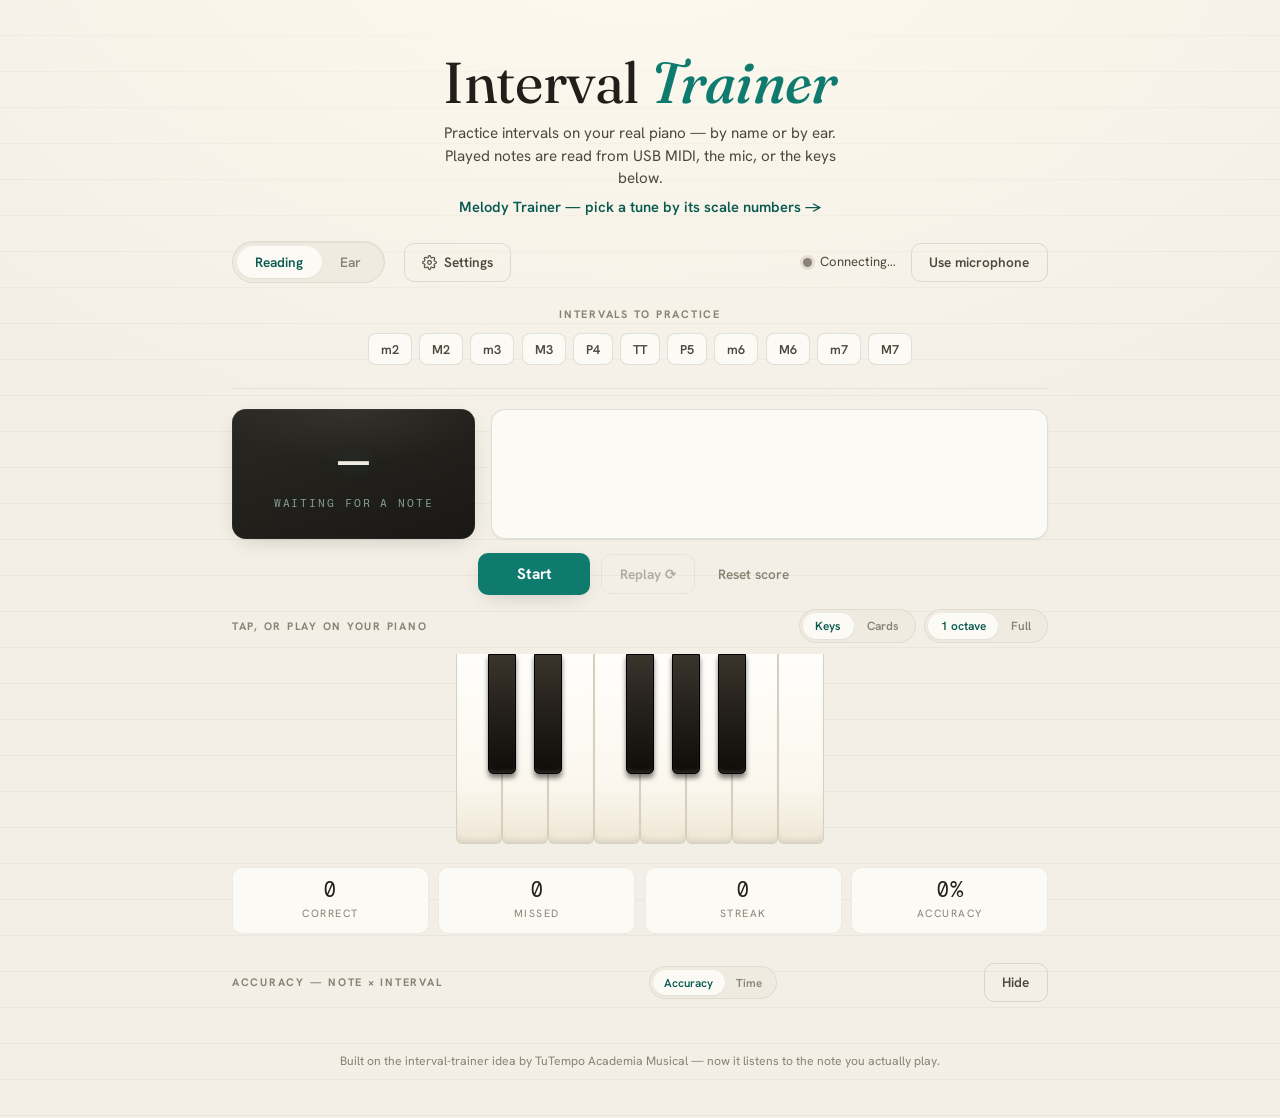
==== commit c27814cd: "Cross-link to Melody Trainer from the main app header Adds a masthead link from the Interval Trainer" ====
--- a/index.html
+++ b/index.html
@@ -20,6 +20,7 @@
     <header class="masthead">
       <h1>Interval <em>Trainer</em></h1>
       <p class="tagline">Practice intervals on your real piano — by name or by ear. Played notes are read from USB&nbsp;MIDI, the&nbsp;mic, or the keys below.</p>
+      <p class="tagline subtle-link"><a href="melody/">Melody Trainer — pick a tune by its scale numbers →</a></p>
     </header>
 
     <!-- ===== Setup zone: choose how and what to practice ===== -->
@@ -58,7 +59,6 @@
           <div class="readout-label" id="liveLabel">waiting for a note</div>
         </div>
         <div class="prompt" id="prompt"></div>
-        <div class="next-preview" id="nextPreview" aria-live="polite" hidden></div>
       </section>
 
       <section class="actions" style="--d:4">
@@ -129,16 +129,6 @@
             <span class="switch-track"><span class="switch-thumb"></span></span>
           </span>
         </label>
-        <label class="setting">
-          <span class="setting-info">
-            <span class="setting-name">Read ahead</span>
-            <span class="setting-desc">Preview the next interval while you work the current one, so you can read ahead. Reading mode only.</span>
-          </span>
-          <span class="switch">
-            <input type="checkbox" id="previewNext" checked />
-            <span class="switch-track"><span class="switch-thumb"></span></span>
-          </span>
-        </label>
         <label class="setting" id="nudgeSetting">
           <span class="setting-info">
             <span class="setting-name">Nudge weak spots</span>
--- a/css/styles.css
+++ b/css/styles.css
@@ -105,6 +105,14 @@
   color: var(--ink-soft);
   font-size: 0.95rem;
 }
+.tagline.subtle-link { margin-top: 0.35rem; }
+.tagline.subtle-link a {
+  color: var(--teal-deep);
+  text-decoration: none;
+  font-weight: 600;
+  font-size: 0.92rem;
+}
+.tagline.subtle-link a:hover { text-decoration: underline; }
 
 /* ---------- controls row ---------- */
 .controls {
@@ -250,37 +258,6 @@
 .prompt-result { font-family: var(--display); font-size: 1.5rem; color: var(--ink); }
 .prompt-idle { color: var(--ink-soft); font-size: 1rem; }
 .muted { color: var(--ink-dim); font-weight: 400; }
-
-/* "Read ahead" — a quiet strip under the prompt showing the next interval. Spans the
-   full stage width so it reads as a horizon line below the current question. */
-.next-preview {
-  grid-column: 1 / -1;
-  display: flex;
-  align-items: baseline;
-  flex-wrap: wrap;
-  gap: 0.45rem 0.6rem;
-  padding: 0.5rem 0.9rem;
-  border: 1px dashed var(--line);
-  border-radius: var(--r);
-  background: var(--surface);
-  box-shadow: var(--shadow-sm);
-}
-.next-preview[hidden] { display: none; }
-.next-label {
-  font-size: 0.62rem;
-  font-weight: 700;
-  text-transform: uppercase;
-  letter-spacing: 0.16em;
-  color: var(--ink-dim);
-  align-self: center;
-}
-.next-root {
-  font-family: var(--display);
-  font-size: 1.25rem;
-  line-height: 1;
-  color: var(--teal-deep);
-}
-.next-iv { font-size: 0.95rem; color: var(--ink-soft); }
 
 /* ---------- stats ---------- */
 .stats {
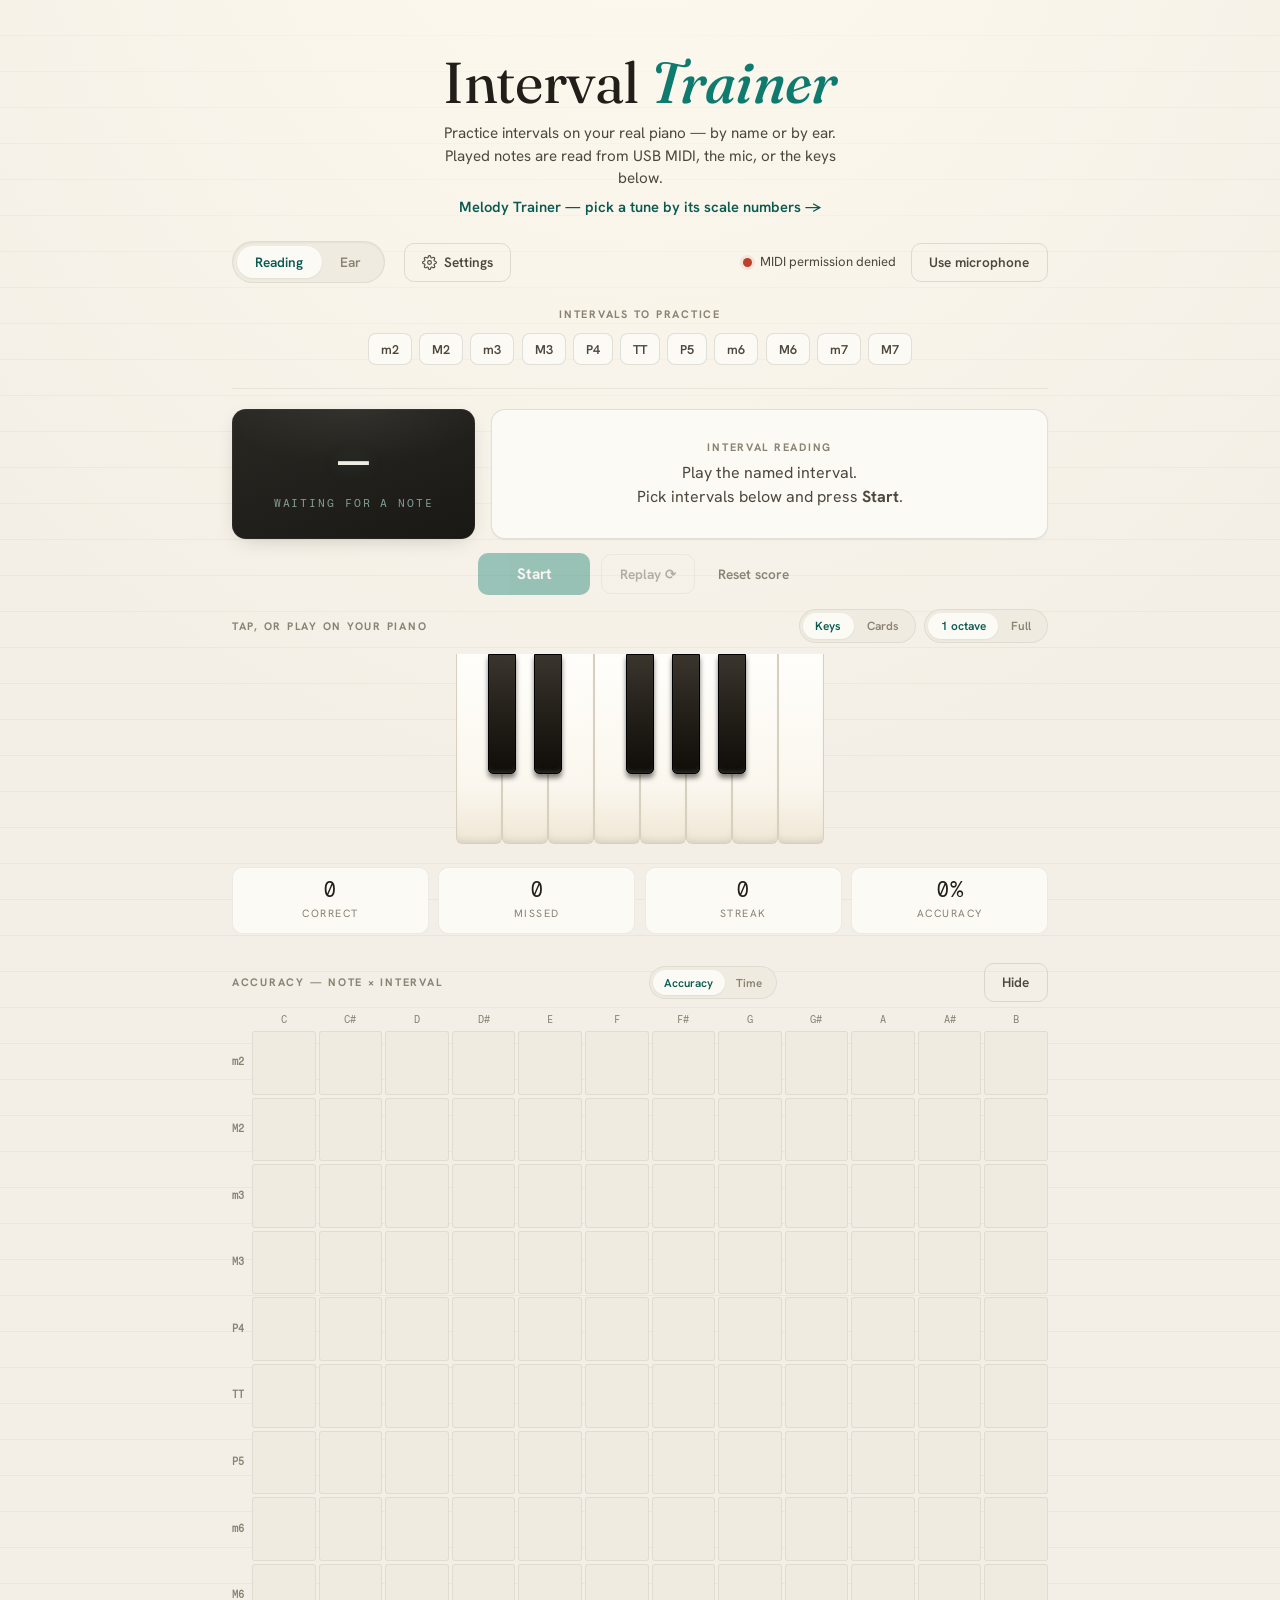
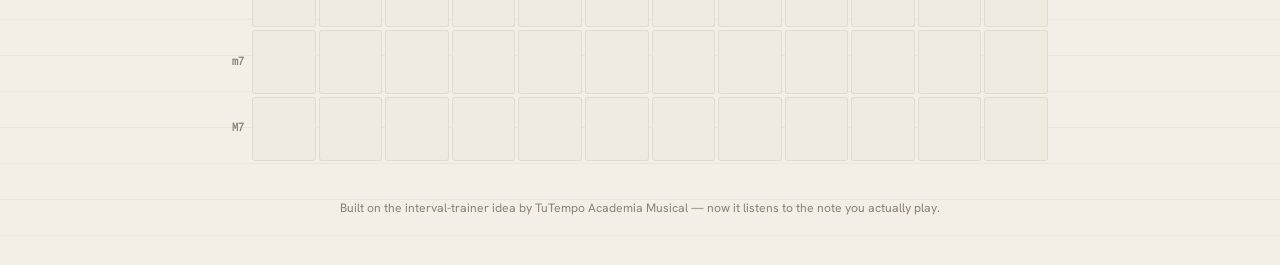
==== commit 1b6f1910: "Merge 64da80a004f048c1e779d1d1a8a8ceb6965da408 into efbe9de567d2027e58af93a341e717359a484c8c" ====
--- a/index.html
+++ b/index.html
@@ -58,7 +58,10 @@
           <div class="readout-note" id="liveNote">—</div>
           <div class="readout-label" id="liveLabel">waiting for a note</div>
         </div>
-        <div class="prompt" id="prompt"></div>
+        <div class="prompt-wrap">
+          <div class="prompt" id="prompt"></div>
+          <div class="next-preview" id="nextPreview" aria-live="polite" hidden></div>
+        </div>
       </section>
 
       <section class="actions" style="--d:4">
@@ -129,6 +132,16 @@
             <span class="switch-track"><span class="switch-thumb"></span></span>
           </span>
         </label>
+        <label class="setting">
+          <span class="setting-info">
+            <span class="setting-name">Read ahead</span>
+            <span class="setting-desc">Preview the next interval while you work the current one, so you can read ahead. Reading mode only.</span>
+          </span>
+          <span class="switch">
+            <input type="checkbox" id="previewNext" checked />
+            <span class="switch-track"><span class="switch-thumb"></span></span>
+          </span>
+        </label>
         <label class="setting" id="nudgeSetting">
           <span class="setting-info">
             <span class="setting-name">Nudge weak spots</span>
--- a/css/styles.css
+++ b/css/styles.css
@@ -259,6 +259,43 @@
 .prompt-idle { color: var(--ink-soft); font-size: 1rem; }
 .muted { color: var(--ink-dim); font-weight: 400; }
 
+/* "Read ahead" — a small badge floating over the top-right corner of the prompt,
+   previewing the next interval so you can prepare while finishing the current one. */
+.prompt-wrap { position: relative; }
+.next-preview {
+  position: absolute;
+  top: 0.5rem;
+  right: 0.5rem;
+  z-index: 2;
+  display: flex;
+  flex-direction: column;
+  align-items: flex-end;
+  gap: 0.1rem;
+  padding: 0.3rem 0.55rem;
+  border: 1px dashed var(--line);
+  border-radius: calc(var(--r) - 4px);
+  background: var(--surface);
+  box-shadow: var(--shadow-sm);
+  text-align: right;
+  pointer-events: none; /* it's a hint, not a control — never eat a tap meant for the prompt */
+}
+.next-preview[hidden] { display: none; }
+.next-label {
+  font-size: 0.56rem;
+  font-weight: 700;
+  text-transform: uppercase;
+  letter-spacing: 0.14em;
+  color: var(--ink-dim);
+}
+.next-val { display: flex; align-items: baseline; gap: 0.3rem; }
+.next-root {
+  font-family: var(--display);
+  font-size: 1.05rem;
+  line-height: 1;
+  color: var(--teal-deep);
+}
+.next-iv { font-size: 0.85rem; color: var(--ink-soft); }
+
 /* ---------- stats ---------- */
 .stats {
   display: grid;
